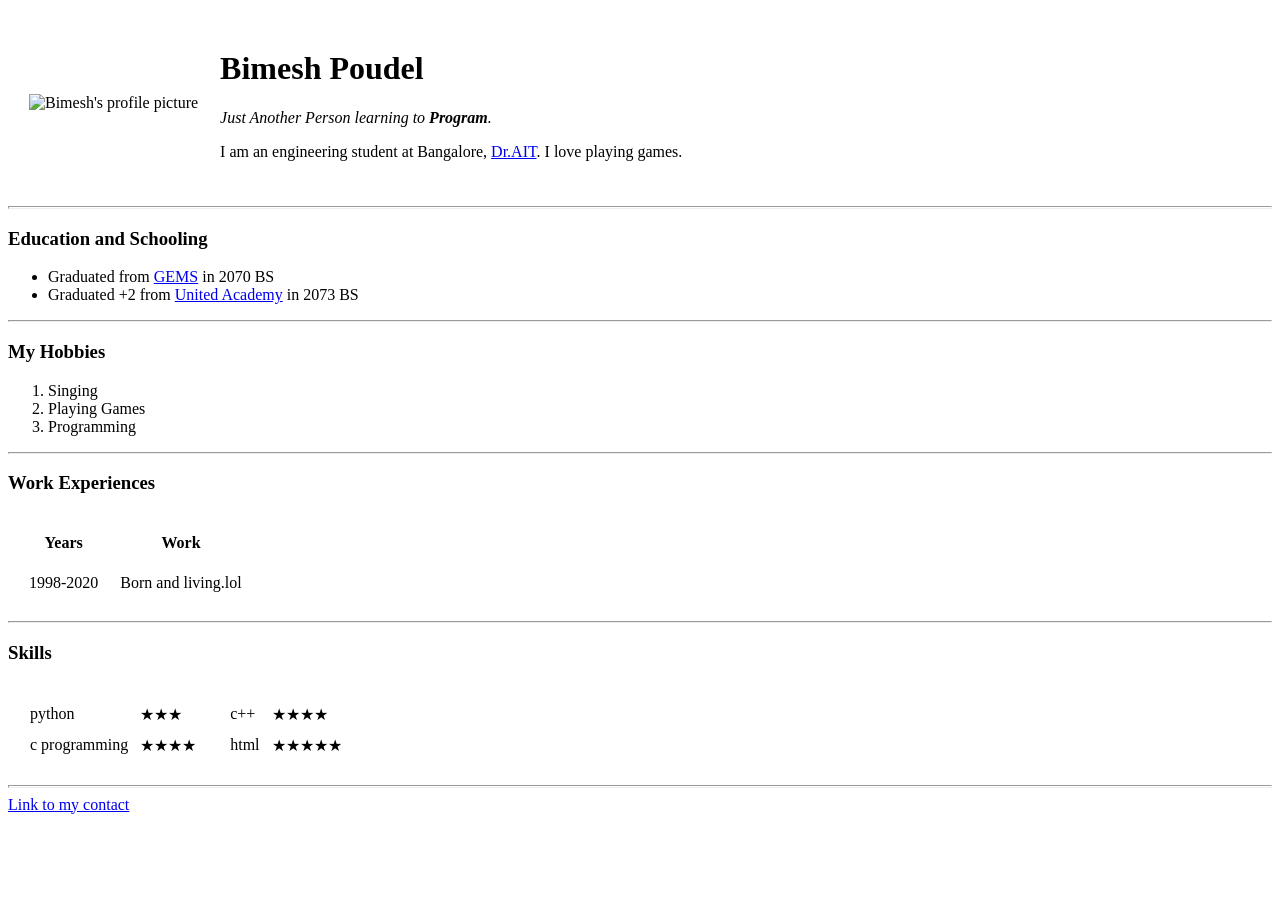
==== index.html @ 6442b838 "add initial website using html" ====
<!DOCTYPE html>
<html>
  <head>
    <meta charset="utf-8">
    <title>Bimesh's Personal Site</title>
  </head>
  <body>
    <table cellspacing="20">
      <tr>
        <td><img src="Images/Bimesh.resized.jpg" alt="Bimesh's profile picture"></td>
        <td><h1>Bimesh Poudel</h1>
          <p><em>Just Another Person learning to <strong>Program</strong>.</em></p>
          <p>I am an engineering student at Bangalore, <a href="https://www.drait.edu.in/">Dr.AIT</a>. I love playing games.</p></td>
      </tr>
    </table>
    <hr size="3">
    <h3>Education and Schooling</h3>
    <ul>
      <li>Graduated from <a href="https://www.gems.edu.np/">GEMS</a> in 2070 BS</li>
      <li>Graduated +2 from <a href="https://united.edu.np/academy/">United Academy</a> in 2073 BS</li>
    </ul>
    <hr>
    <h3>My Hobbies</h3>
    <ol>
      <li>Singing</li>
      <li>Playing Games</li>
      <li>Programming</li>
    </ol>
    <hr>
    <h3>Work Experiences</h3>
    <table cellspacing="20">
      <thead>
        <tr>
          <th>Years</th>
          <th>Work</th>
        </tr>
      </thead>
      <tbody>
        <tr>
          <td>1998-2020</td>
          <td>Born and living.lol</td>
        </tr>
      </tbody>
    </table>
    <hr>
    <h3>Skills</h3>
    <table cellspacing="10" >
      <tr>
        <td>
          <table cellspacing="10">
            <tr>
              <td>python</td>
              <td>★★★</td>
            <tr>
              <td>c programming</td>
              <td>★★★★</td>
            </tr>
          </table>
        </td>
        <td>
          <table cellspacing="10">
            <tr>
              <td>c++</td>
              <td>★★★★</td>
            </tr>
            <tr>
              <td>html</td>
              <td>★★★★★</td>
            </tr>
          </table>
        </td>
      </tr>
    </table>
    <hr size="3">
    <a href="contact.html">Link to my contact</a>
    </body>
</html>
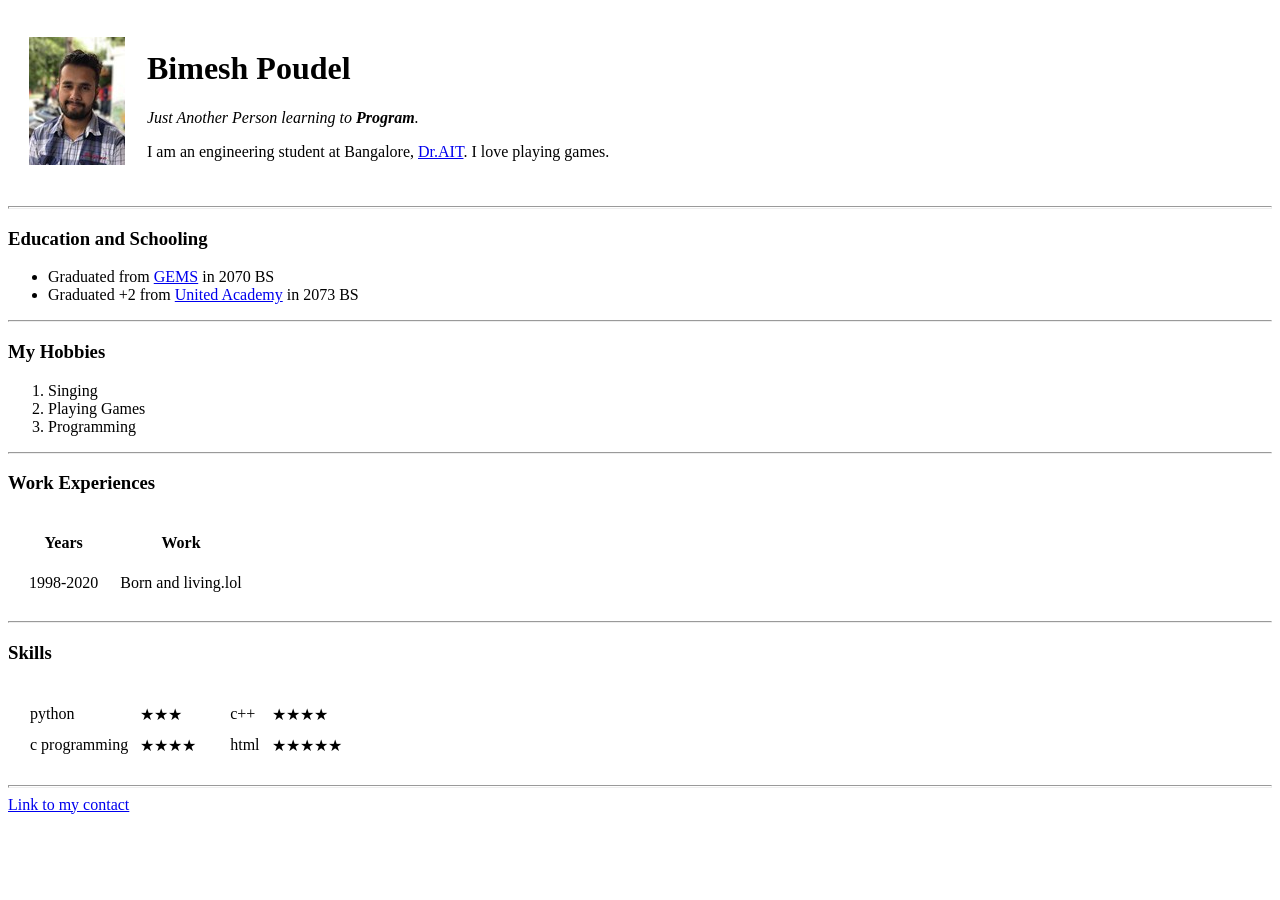
==== commit a699323a: "Update index.html" ====
--- a/index.html
+++ b/index.html
@@ -7,7 +7,7 @@
   <body>
     <table cellspacing="20">
       <tr>
-        <td><img src="Images/Bimesh.resized.jpg" alt="Bimesh's profile picture"></td>
+        <td><img src="Bimesh.resized.jpg" alt="Bimesh's profile picture"></td>
         <td><h1>Bimesh Poudel</h1>
           <p><em>Just Another Person learning to <strong>Program</strong>.</em></p>
           <p>I am an engineering student at Bangalore, <a href="https://www.drait.edu.in/">Dr.AIT</a>. I love playing games.</p></td>
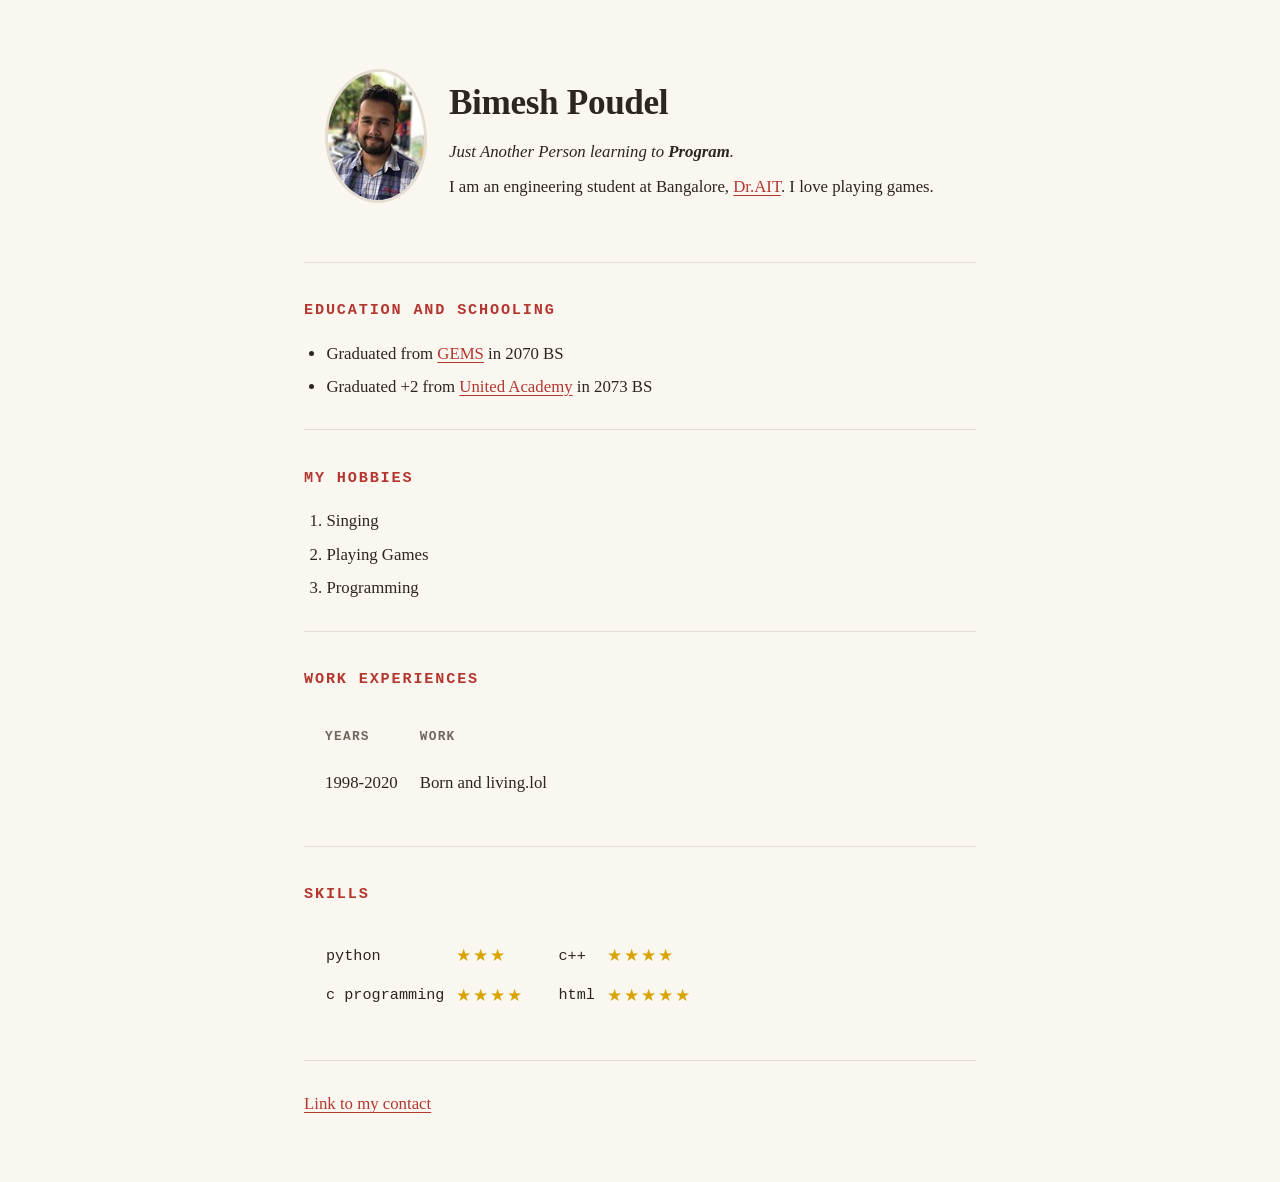
==== commit 5af9e637: "Add a stylesheet, a decade later Warm paper, serif type, mono section headings, styled tables and th" ====
--- a/index.html
+++ b/index.html
@@ -2,6 +2,8 @@
 <html>
   <head>
     <meta charset="utf-8">
+    <meta name="viewport" content="width=device-width, initial-scale=1.0">
+    <link rel="stylesheet" href="style.css">
     <title>Bimesh's Personal Site</title>
   </head>
   <body>
--- a/style.css
+++ b/style.css
@@ -0,0 +1,158 @@
+/* A little polish for the time capsule - added in 2026, a decade into the
+   journey. The 2020 HTML underneath is untouched. */
+
+:root {
+  --ink: #2b2620;
+  --soft: #6f675c;
+  --line: #e4ddd2;
+  --paper: #faf7f1;
+  --card: #ffffff;
+  --accent: #b3372f;
+  --star: #d9a406;
+}
+
+* {
+  box-sizing: border-box;
+}
+
+body {
+  margin: 0 auto;
+  padding: 3rem 1.5rem 4rem;
+  max-width: 720px;
+  background: var(--paper);
+  color: var(--ink);
+  font-family: Georgia, "Times New Roman", serif;
+  font-size: 1.05rem;
+  line-height: 1.65;
+}
+
+h1 {
+  font-size: 2.2rem;
+  letter-spacing: -0.01em;
+  margin: 0 0 0.35rem;
+}
+
+h3,
+h4 {
+  font-family: "Courier New", ui-monospace, monospace;
+  text-transform: uppercase;
+  letter-spacing: 0.12em;
+  font-size: 0.95rem;
+  color: var(--accent);
+  margin: 2.2rem 0 0.8rem;
+}
+
+p {
+  margin: 0.4rem 0;
+}
+
+a {
+  color: var(--accent);
+  text-underline-offset: 3px;
+}
+
+a:hover {
+  text-decoration-thickness: 2px;
+}
+
+hr {
+  border: none;
+  border-top: 1px solid var(--line);
+  margin: 1.8rem 0;
+}
+
+img {
+  max-width: 170px;
+  height: auto;
+  border-radius: 54% 46% 48% 52% / 50% 54% 46% 50%;
+  border: 3px solid var(--line);
+}
+
+table {
+  border-collapse: separate;
+}
+
+th {
+  font-family: "Courier New", ui-monospace, monospace;
+  text-transform: uppercase;
+  letter-spacing: 0.1em;
+  font-size: 0.8rem;
+  color: var(--soft);
+  text-align: left;
+}
+
+/* skills stars - only the nested skill tables, not the page-layout ones */
+table table td:nth-child(2) {
+  color: var(--star);
+  letter-spacing: 2px;
+}
+
+table table td:first-child {
+  color: var(--ink);
+  font-family: "Courier New", ui-monospace, monospace;
+  font-size: 0.95rem;
+}
+
+ul,
+ol {
+  padding-left: 1.4rem;
+}
+
+li {
+  margin: 0.35rem 0;
+}
+
+/* contact form */
+form {
+  background: var(--card);
+  border: 1px solid var(--line);
+  border-radius: 14px;
+  padding: 1.5rem;
+  max-width: 480px;
+}
+
+label {
+  display: block;
+  font-family: "Courier New", ui-monospace, monospace;
+  font-size: 0.85rem;
+  text-transform: uppercase;
+  letter-spacing: 0.08em;
+  color: var(--soft);
+  margin-bottom: 0.3rem;
+}
+
+input[type="text"],
+input[type="email"],
+input[type="date"],
+textarea {
+  width: 100%;
+  padding: 0.55rem 0.7rem;
+  font: inherit;
+  font-size: 0.95rem;
+  color: var(--ink);
+  background: var(--paper);
+  border: 1px solid var(--line);
+  border-radius: 8px;
+}
+
+input:focus,
+textarea:focus {
+  outline: 2px solid var(--accent);
+  outline-offset: 1px;
+}
+
+input[type="submit"] {
+  font-family: "Courier New", ui-monospace, monospace;
+  font-size: 0.9rem;
+  letter-spacing: 0.06em;
+  color: #fff;
+  background: var(--accent);
+  border: none;
+  border-radius: 999px;
+  padding: 0.6rem 1.6rem;
+  cursor: pointer;
+}
+
+input[type="submit"]:hover {
+  filter: brightness(1.1);
+}
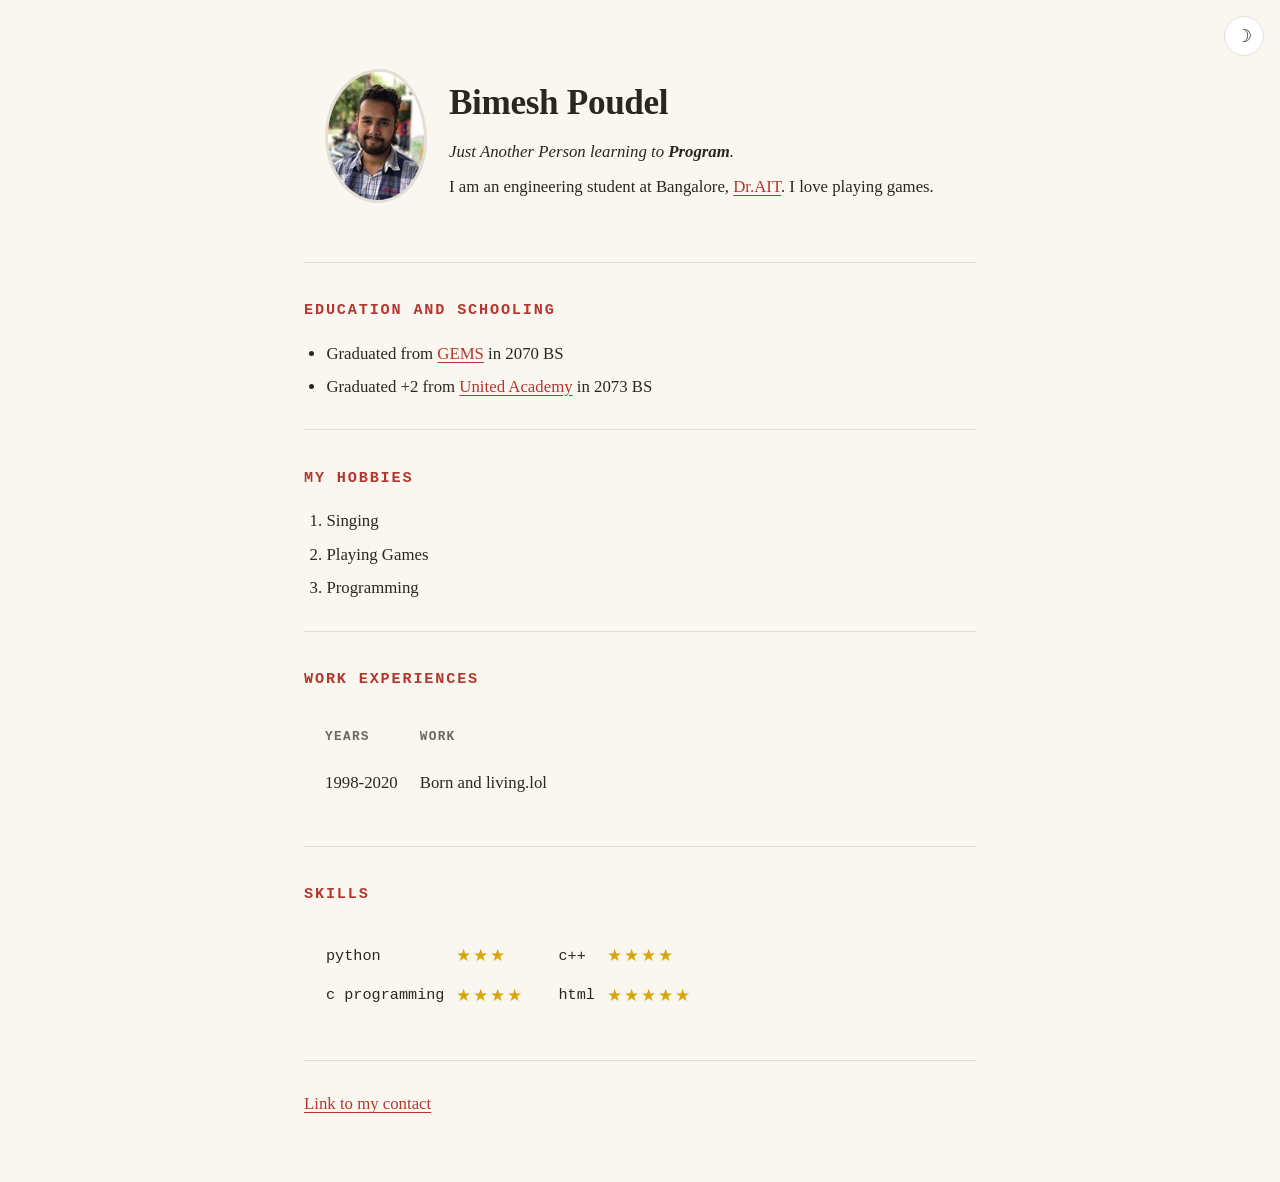
==== commit f196f71c: "Add manual theme toggle overriding the OS preference Stored choice (localStorage) beats prefers-colo" ====
--- a/index.html
+++ b/index.html
@@ -3,10 +3,27 @@
   <head>
     <meta charset="utf-8">
     <meta name="viewport" content="width=device-width, initial-scale=1.0">
+    <link rel="icon" type="image/svg+xml" href="favicon.svg" sizes="any">
+    <link rel="icon" type="image/png" sizes="32x32" href="favicon-32x32.png">
+    <link rel="icon" type="image/png" sizes="16x16" href="favicon-16x16.png">
+    <link rel="apple-touch-icon" sizes="180x180" href="apple-touch-icon.png">
     <link rel="stylesheet" href="style.css">
     <title>Bimesh's Personal Site</title>
+    <!-- 2026: theme toggle - apply stored choice before first paint to avoid a flash -->
+    <script>
+      (function () {
+        try {
+          var stored = localStorage.getItem('theme');
+          if (stored === 'light' || stored === 'dark') {
+            document.documentElement.dataset.theme = stored;
+          }
+        } catch (e) {}
+      })();
+    </script>
   </head>
   <body>
+    <!-- 2026: theme toggle -->
+    <button id="theme-toggle" type="button" aria-label="Switch to light theme">&#9728;</button>
     <table cellspacing="20">
       <tr>
         <td><img src="Bimesh.resized.jpg" alt="Bimesh's profile picture"></td>
@@ -75,5 +92,32 @@
     </table>
     <hr size="3">
     <a href="contact.html">Link to my contact</a>
+    <!-- 2026: theme toggle -->
+    <script>
+      (function () {
+        var btn = document.getElementById('theme-toggle');
+        var prefersLight = window.matchMedia('(prefers-color-scheme: light)').matches;
+        var stored = null;
+        try {
+          stored = localStorage.getItem('theme');
+        } catch (e) {}
+        var isLight = stored ? stored === 'light' : prefersLight;
+
+        function paint() {
+          btn.innerHTML = isLight ? '&#9789;' : '&#9728;';
+          btn.setAttribute('aria-label', isLight ? 'Switch to dark theme' : 'Switch to light theme');
+        }
+        paint();
+
+        btn.addEventListener('click', function () {
+          isLight = !isLight;
+          document.documentElement.dataset.theme = isLight ? 'light' : 'dark';
+          try {
+            localStorage.setItem('theme', isLight ? 'light' : 'dark');
+          } catch (e) {}
+          paint();
+        });
+      })();
+    </script>
     </body>
 </html>
--- a/style.css
+++ b/style.css
@@ -1,7 +1,34 @@
 /* A little polish for the time capsule - added in 2026, a decade into the
    journey. The 2020 HTML underneath is untouched. */
 
+/* Dark by default, matching the rest of bimeshpoudel.com.np; the warm
+   paper look survives for visitors who prefer light mode. */
 :root {
+  --ink: #e5e7eb;
+  --soft: #9ca3af;
+  --line: #2e303a;
+  --paper: #16171d;
+  --card: #1f2028;
+  --accent: #f87171;
+  --star: #facc15;
+}
+
+/* Light palette applies automatically when the OS prefers light and the
+   visitor hasn't made an explicit choice (data-theme="dark" overrides it). */
+@media (prefers-color-scheme: light) {
+  :root:not([data-theme="dark"]) {
+    --ink: #2b2620;
+    --soft: #6f675c;
+    --line: #e4ddd2;
+    --paper: #faf7f1;
+    --card: #ffffff;
+    --accent: #b3372f;
+    --star: #d9a406;
+  }
+}
+
+/* 2026: theme toggle - explicit manual choice wins over the OS either way. */
+:root[data-theme="light"] {
   --ink: #2b2620;
   --soft: #6f675c;
   --line: #e4ddd2;
@@ -156,3 +183,29 @@
 input[type="submit"]:hover {
   filter: brightness(1.1);
 }
+
+/* 2026: theme toggle */
+#theme-toggle {
+  position: fixed;
+  top: 1rem;
+  right: 1rem;
+  width: 40px;
+  height: 40px;
+  min-width: 40px;
+  min-height: 40px;
+  display: flex;
+  align-items: center;
+  justify-content: center;
+  border-radius: 999px;
+  background: var(--card);
+  border: 1px solid var(--line);
+  color: var(--ink);
+  font-size: 1.15rem;
+  line-height: 1;
+  cursor: pointer;
+  z-index: 10;
+}
+
+#theme-toggle:hover {
+  filter: brightness(1.1);
+}
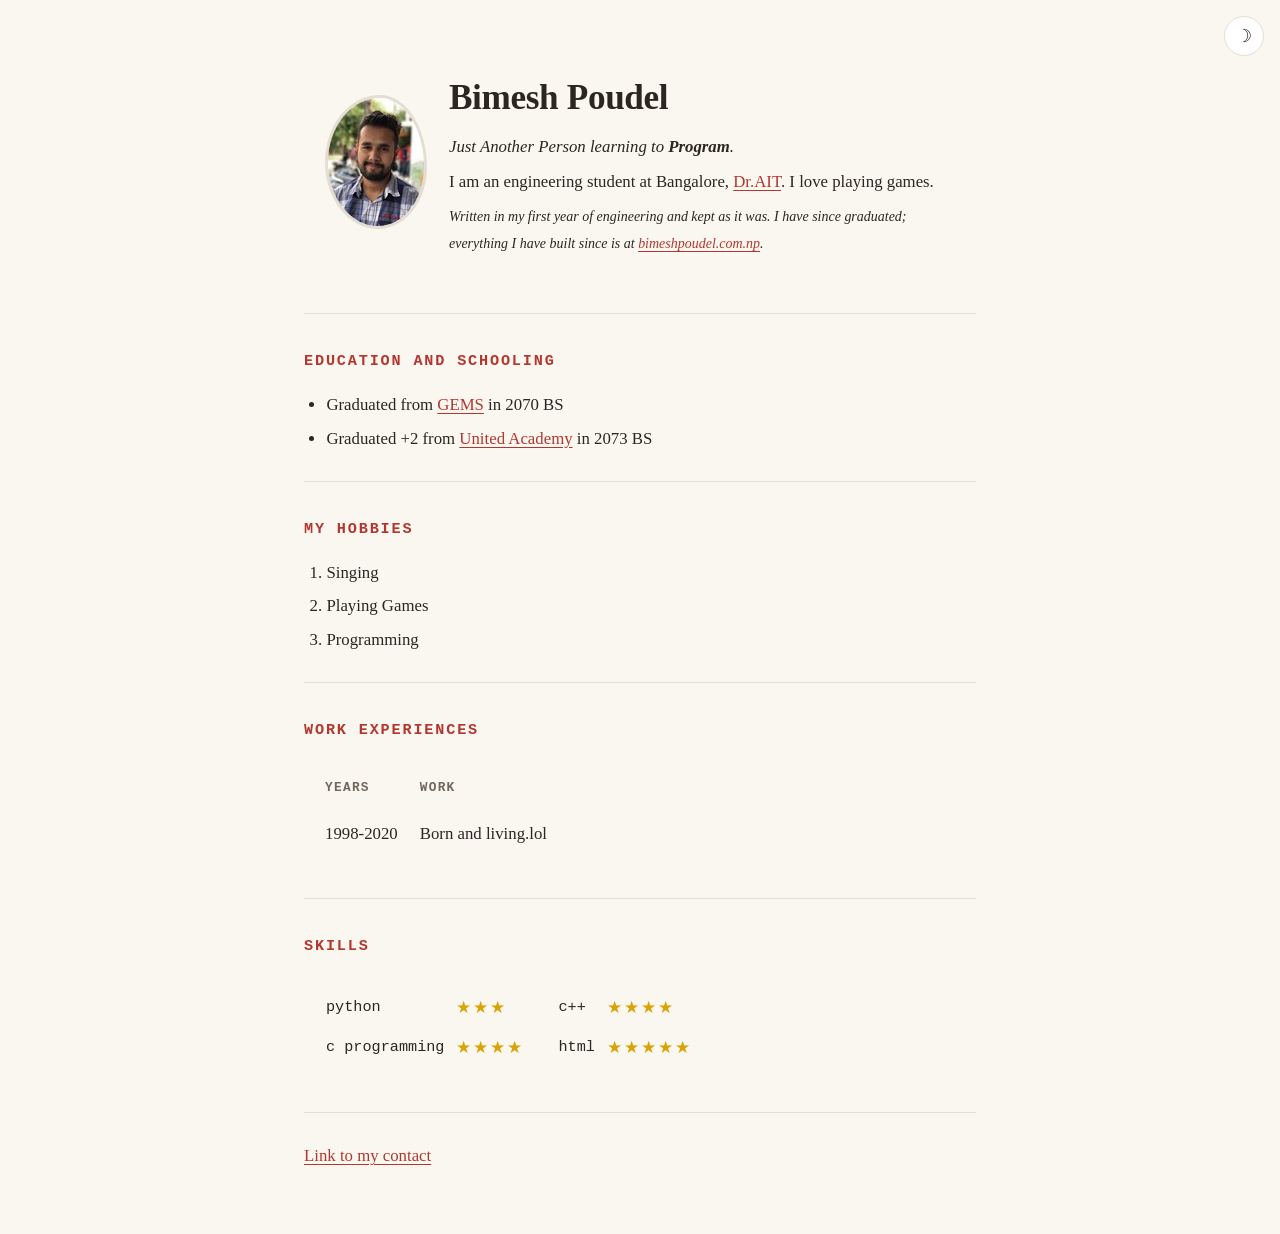
==== commit 53fe7e17: "Make the contact button work, and date the bio Two things that were fine in 2021 and are not now. Bo" ====
--- a/index.html
+++ b/index.html
@@ -29,7 +29,15 @@
         <td><img src="Bimesh.resized.jpg" alt="Bimesh's profile picture"></td>
         <td><h1>Bimesh Poudel</h1>
           <p><em>Just Another Person learning to <strong>Program</strong>.</em></p>
-          <p>I am an engineering student at Bangalore, <a href="https://www.drait.edu.in/">Dr.AIT</a>. I love playing games.</p></td>
+          <p>I am an engineering student at Bangalore, <a href="https://www.drait.edu.in/">Dr.AIT</a>. I love playing games.</p>
+          <!-- 2026: the line above was true when this page was written and is
+               not any more — the degree is finished. It stays as written,
+               because rewriting it would defeat the point of keeping the page.
+               This note is here so nobody arriving from the portfolio reads it
+               as current. -->
+          <p><small><em>Written in my first year of engineering and kept as it
+            was. I have since graduated; everything I have built since is at
+            <a href="https://www.bimeshpoudel.com.np">bimeshpoudel.com.np</a>.</em></small></p></td>
       </tr>
     </table>
     <hr size="3">
